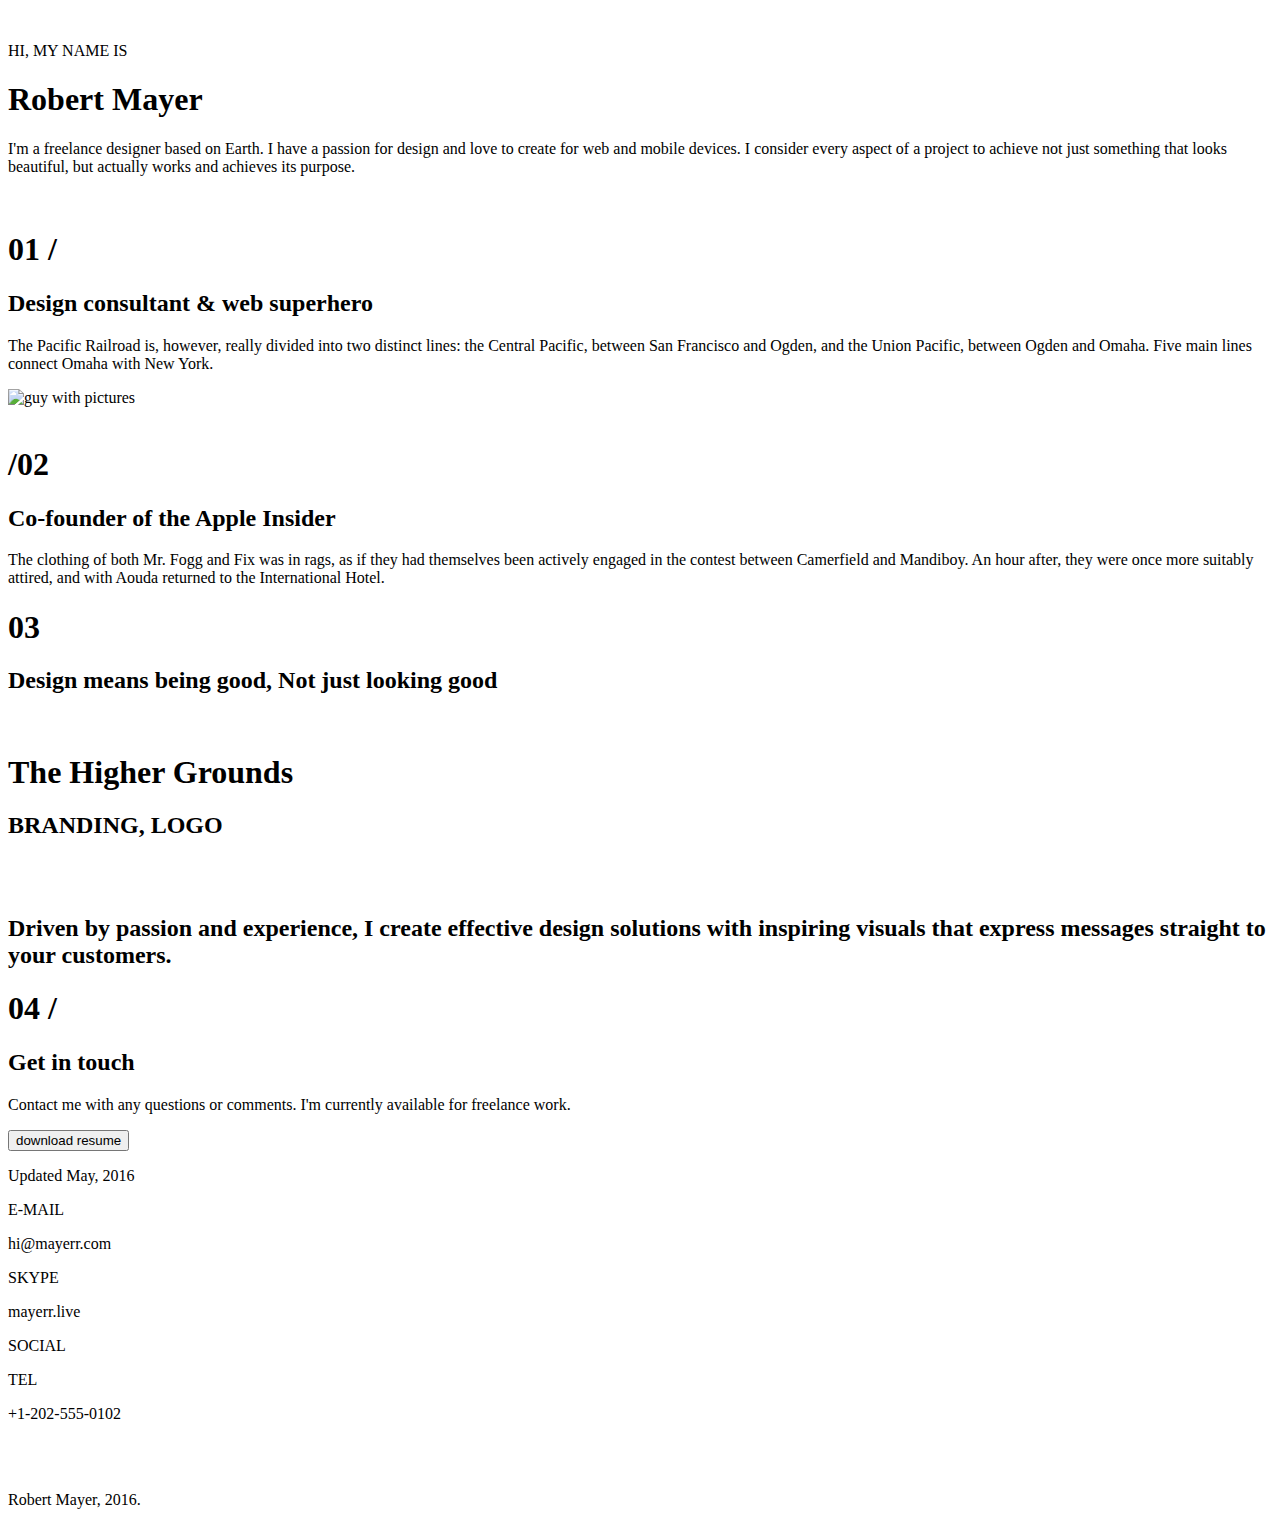
==== index.html @ ab4bcacc "Add icons." ====
<!doctype html>
<html class="no-js" lang="en">

<head>
  <meta charset="utf-8">
  <meta http-equiv="x-ua-compatible" content="ie=edge">
  <title>RMayer</title>
  <meta name="description" content="One-page website from a free psd project by Robert Mayer">
  <meta name="viewport" content="width=device-width, initial-scale=1, shrink-to-fit=no">
  <!-- Icons generated from https://realfavicongenerator.net/ -->
  <link rel="apple-touch-icon" sizes="120x120" href="/apple-touch-icon.png">
  <link rel="icon" type="image/png" sizes="32x32" href="/favicon-32x32.png">
  <link rel="icon" type="image/png" sizes="16x16" href="/favicon-16x16.png">
  <link rel="manifest" href="/site.webmanifest">
  <link rel="mask-icon" href="/safari-pinned-tab.svg" color="#5bbad5">

  <meta name="msapplication-TileColor" content="#2b5797">
  <meta name="theme-color" content="#2b5797">
  <!-- <link rel="canonical" href="http://rmayer.com/"> -->

  <link rel="stylesheet" href="https://use.fontawesome.com/releases/v5.8.1/css/all.css"
    integrity="sha384-50oBUHEmvpQ+1lW4y57PTFmhCaXp0ML5d60M1M7uH2+nqUivzIebhndOJK28anvf" crossorigin="anonymous">
  <link href="https://fonts.googleapis.com/css?family=Fira+Sans:300,400,500|Playfair+Display:400,700" rel="stylesheet">
  <link rel="stylesheet" href="css/reset.css">
  <link rel="stylesheet" href="css/main.css">
</head>

<body>
  <!-- Sidebar element, sticky -->
  <div class="sticky-scroll">
    <div class="stick-1"></div>
    <div class="stick-2"></div>
    <div class="stick-3"></div>
    <div class="stick-4"></div>
    <div class="stick-5"></div>
  </div>

  <!------------------------------>
  <!----------- HEADER ----------->
  <!------------------------------>
  <header>
    <img src="./scss/img/Header_BG.png" alt="" class="header__bg-img">
    <p class="header__greet">HI, MY NAME IS</p>
    <h1 class="header__name">Robert Mayer</h1>
    <p class="header__description">
      I'm a freelance designer based on Earth. I have a passion for design and love to create for web
      and mobile devices. I consider every aspect of a project to achieve not just something that looks
      beautiful, but actually works and achieves its purpose.
    </p>
    <div class="header__mouse">
      <img src="./scss/img/Header_Mouse.png" alt="" class="header__mouse-ico">
      <img src="./scss/img/Header_Arrows.png" alt="" class="header__arrow-ico">
    </div>
  </header>

  <!-------------------------------->
  <!----------- ABOUT #1 ----------->
  <!-------------------------------->
  <section class="about">

    <article class="about__01">
      <div class="about__01__fig">
        <h1 class="about__01__01"><span class="line__01"></span>01 <span>/</span></h1>
        <h2 class="about__01__subtitle-01">Design consultant <span>&amp; web superhero</span></h2>
        <p class="about__01__description-01">
          The Pacific Railroad is, however, really divided into two distinct lines:
          the Central Pacific, between San Francisco and Ogden, and the Union
          Pacific, between Ogden and Omaha. Five main lines connect Omaha
          with New York.
        </p>
      </div>
      <img class="about__01__img" src="./scss/img/About_Pic01.png" alt="guy with pictures">
    </article>

    <article class="about__02">
      <img class="about__02__img" src="./scss/img/About_Pic02.png" alt="">
      <div class="about__02__fig">
        <h1 class="about__02__02"><span>/</span>02<span class="line__02"></span></h1>
        <h2 class="about__02__subtitle-02">Co-founder of the <span>Apple Insider</span></h2>
        <p class="about__02__description-02">
          The clothing of both Mr. Fogg and Fix was in rags, as if they had
          themselves been actively engaged in the contest between Camerfield
          and Mandiboy. An hour after, they were once more suitably attired,
          and with Aouda returned to the International Hotel.
        </p>
      </div>
    </article>

  </section>

  <!-------------------------------->
  <!----------- GALLERY ------------>
  <!-------------------------------->
  <section class="gallery">
    <h1 class="gallery__03">03</h1>
    <h2 class="gallery__subtitle">Design means being good,<span class="strike"> Not just looking good</span></h2>
    <article class="gallery__wrap">
      <img src="./scss/img/Gallery01.png" alt="" class="gallery__img">
      <img src="./scss/img/Gallery02.png" alt="" class="gallery__img">
      <img src="./scss/img/Gallery03.png" alt="" class="gallery__img">
      <img src="./scss/img/Gallery04.png" alt="" class="gallery__img">
      <img src="./scss/img/Gallery05.png" alt="" class="gallery__img">

      <div class="gallery__card">
        <div class="gallery__title">
          <h1 class="gallery__card__title">The Higher Grounds</h1>
          <h2 class="gallery__card__subtitle">BRANDING, LOGO</h2>
        </div>
        <div class="overlay__background"></div>

        <img src="./scss/img/Gallery06--overlay.png" alt="" class="gallery__img-card">
      </div>

      <img src="./scss/img/Gallery07.png" alt="" class="gallery__img">
      <img src="./scss/img/Gallery08.png" alt="" class="gallery__img">
    </article>
  </section>

  <!------------------------------>
  <!----------- QUOTE ------------>
  <!------------------------------>
  <section class="quote">
    <h2 class="quote__text">
      Driven by <span>passion</span> and <span>experience</span>, I create effective design solutions with
      inspiring visuals that express messages straight to your customers.
    </h2>
  </section>

  <!------------------------------->
  <!----------- CONTACT ----------->
  <!------------------------------->
  <section class="contact">
    <article class="contact__git">
      <h1 class="contact__git__04"><span class="line__04"></span>04 <span>/</span></h1>
      <h2 class="contact__git__title">Get in touch</h2>
      <p class="contact__text">
        Contact me with any questions or comments.
        I'm currently available for freelance work.
      </p>
      <button class="contact__btn">download resume</button>
      <p class="contact__date">Updated May, 2016</p>
    </article>

    <article class="contact__info">
      <div class="contact__info__email">
        <p class="info__email-text">E-MAIL</p>
        <p class="info__email">hi&#64;mayerr.com</p>
      </div>

      <div class="contact__info__skype">
        <p class="info__skype-text">SKYPE</p>
        <p class="info__skype">mayerr.live</p>
      </div>

      <div class="break"></div>

      <div class="contact__info__social">
        <p class="info__social-text">SOCIAL</p>
        <div class="info__social__icons">
          <i class="fab fa-behance"></i>
          <i class="fab fa-linkedin-in"></i>
          <i class="fab fa-dribbble"></i>
          <i class="fab fa-twitter"></i>
        </div>
      </div>

      <div class="contact__info__tel">
        <p class="info__tel-text">TEL</p>
        <p class="info__tel">+1-202-555-0102</p>
      </div>
    </article>
  </section>

  <!------------------------------>
  <!----------- FOOTER ----------->
  <!------------------------------>
  <footer>
    <img src="./scss/img/Footer_BG.png" alt="" class="footer__bg-img">
    <div class="footer__mark">
      <img src="./scss/img/Header_Logo.png" alt="" class="footer__logo">
      <p class="footer__text">Robert Mayer, 2016.</p>
    </div>
  </footer>



  <script src="js/main.js"></script>

</body>

</html>
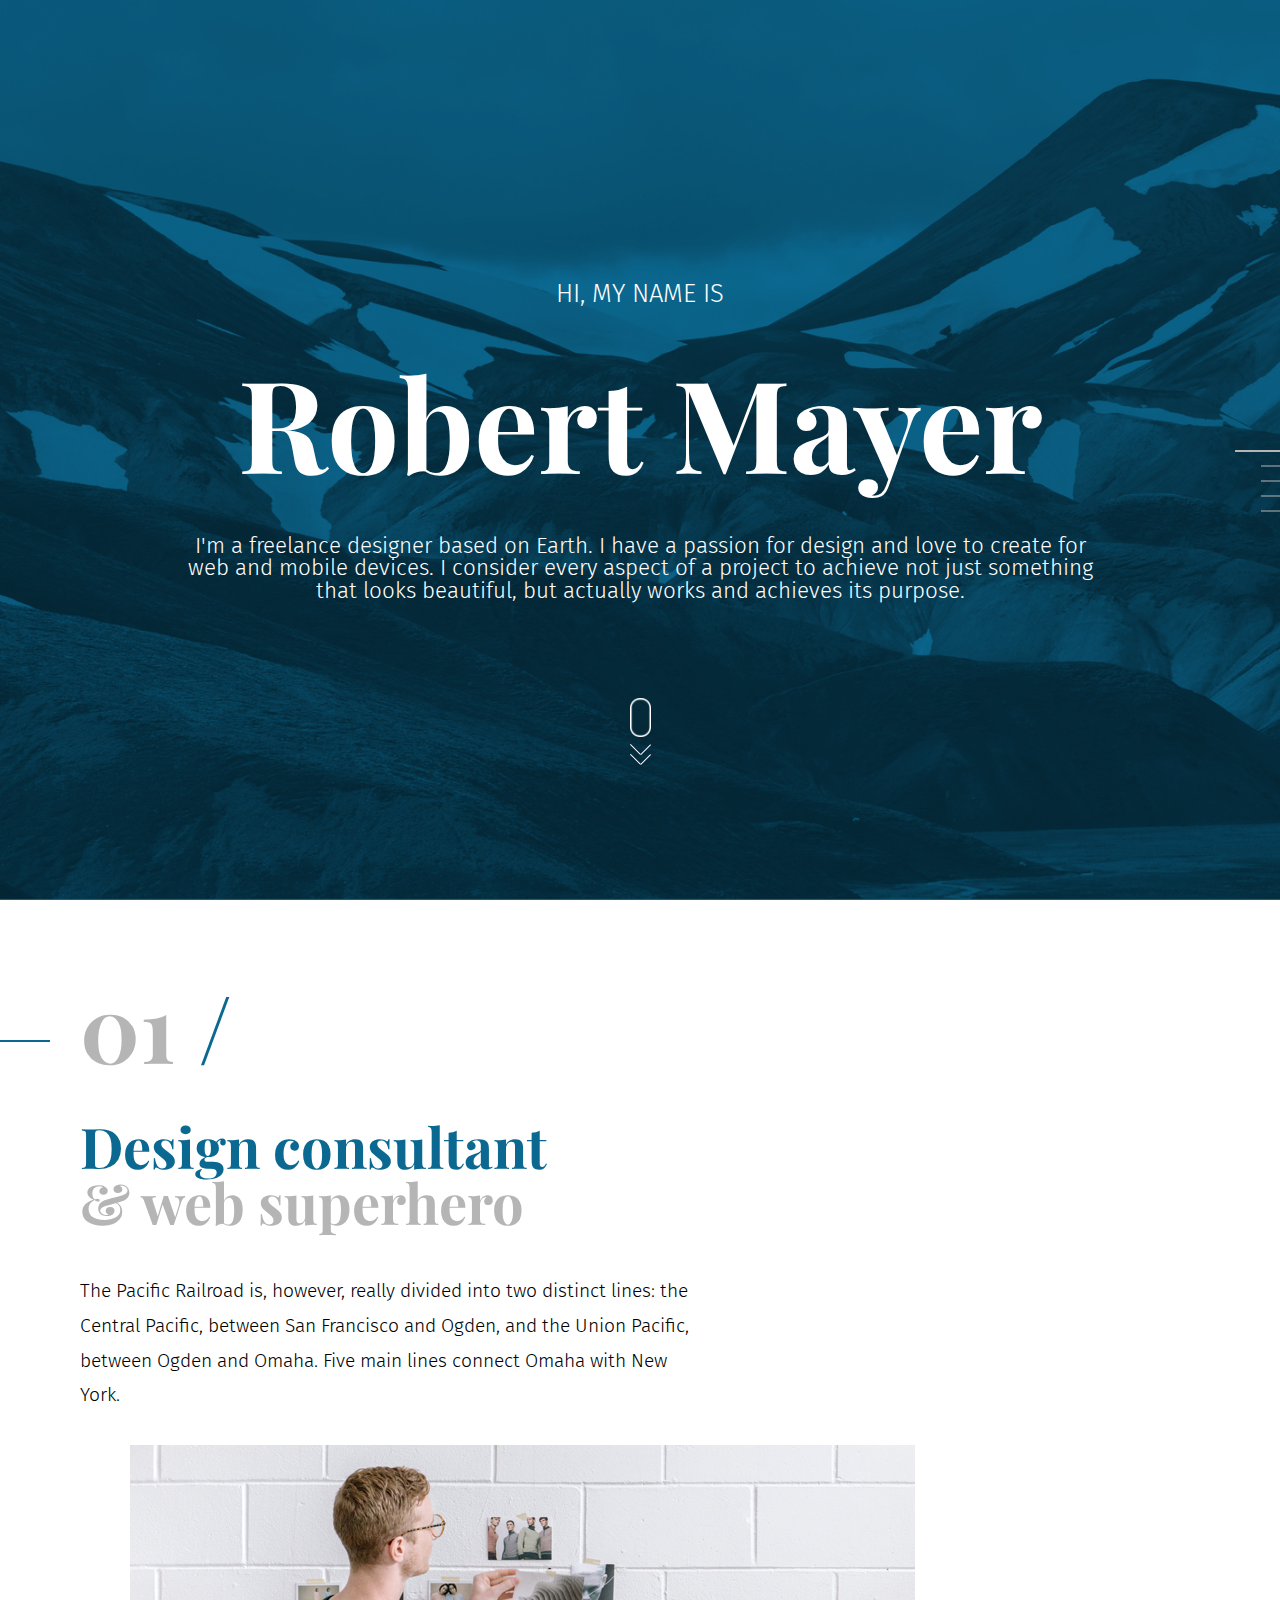
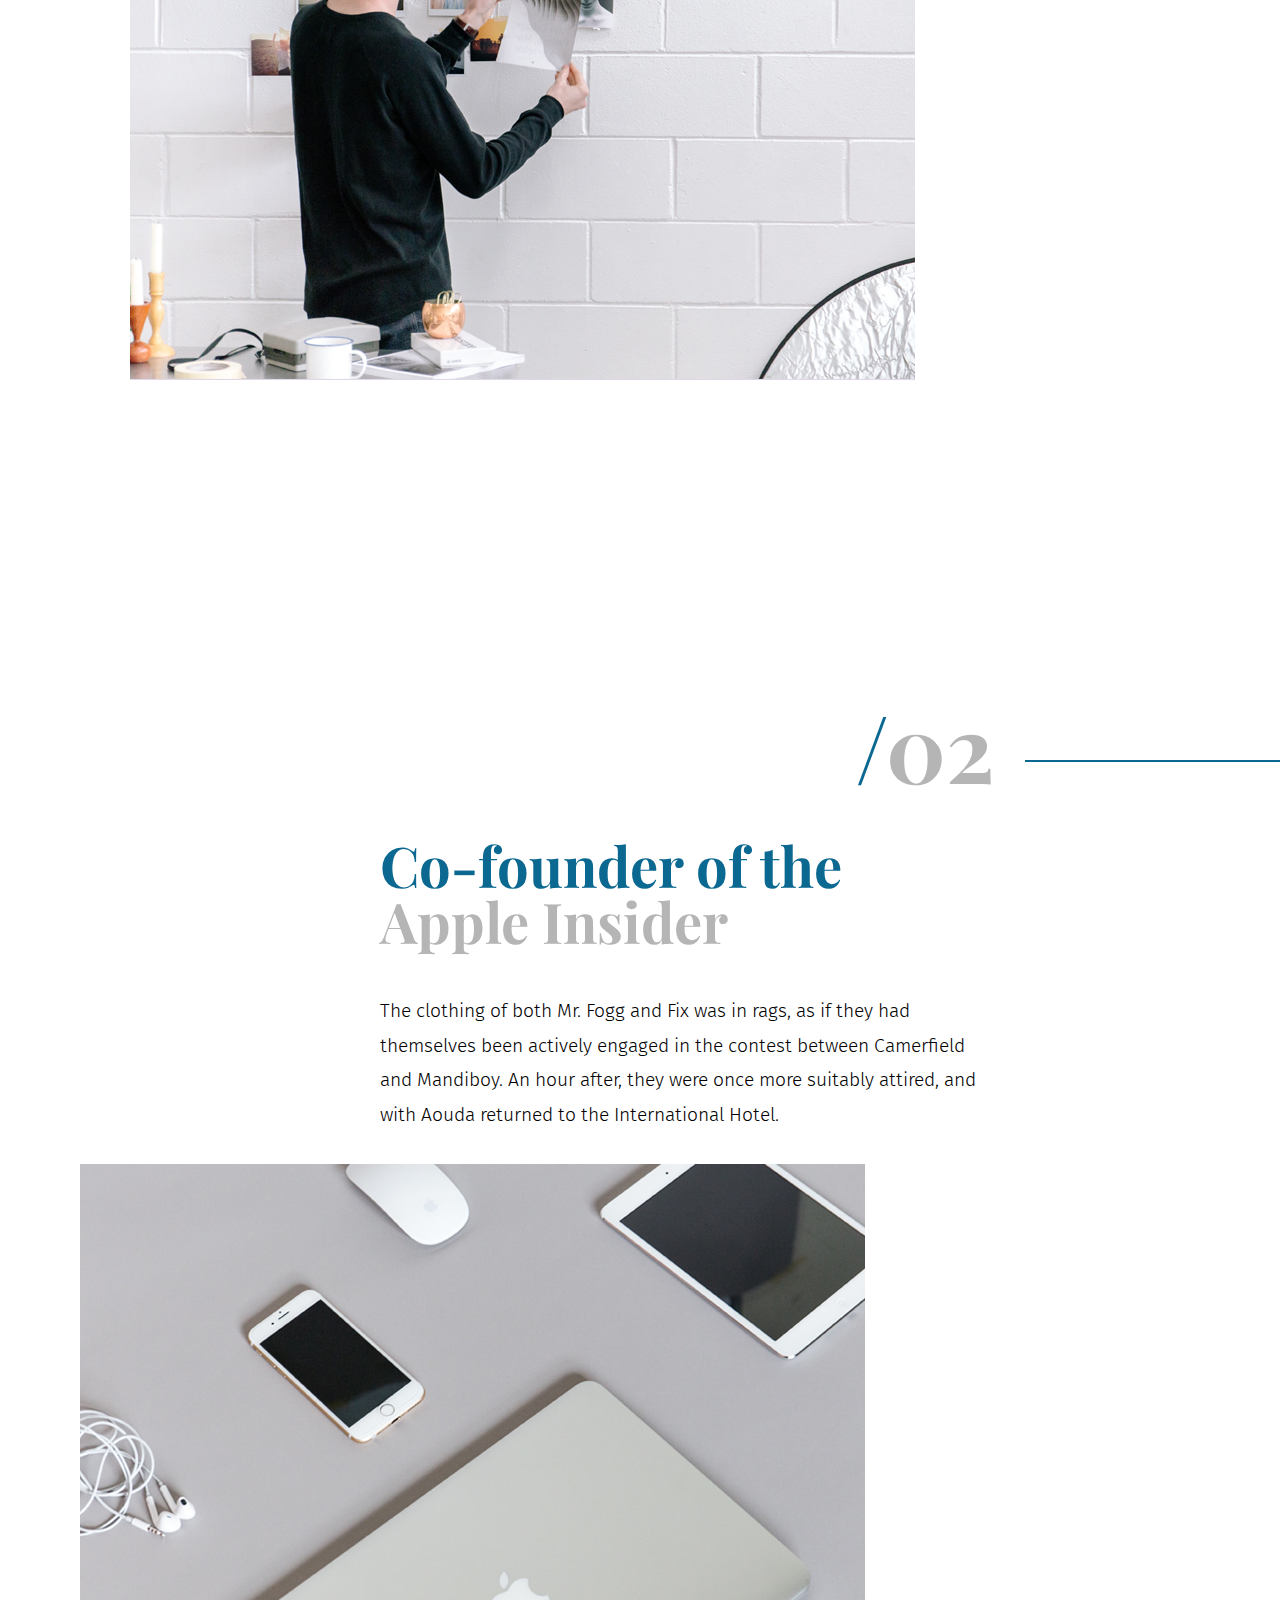
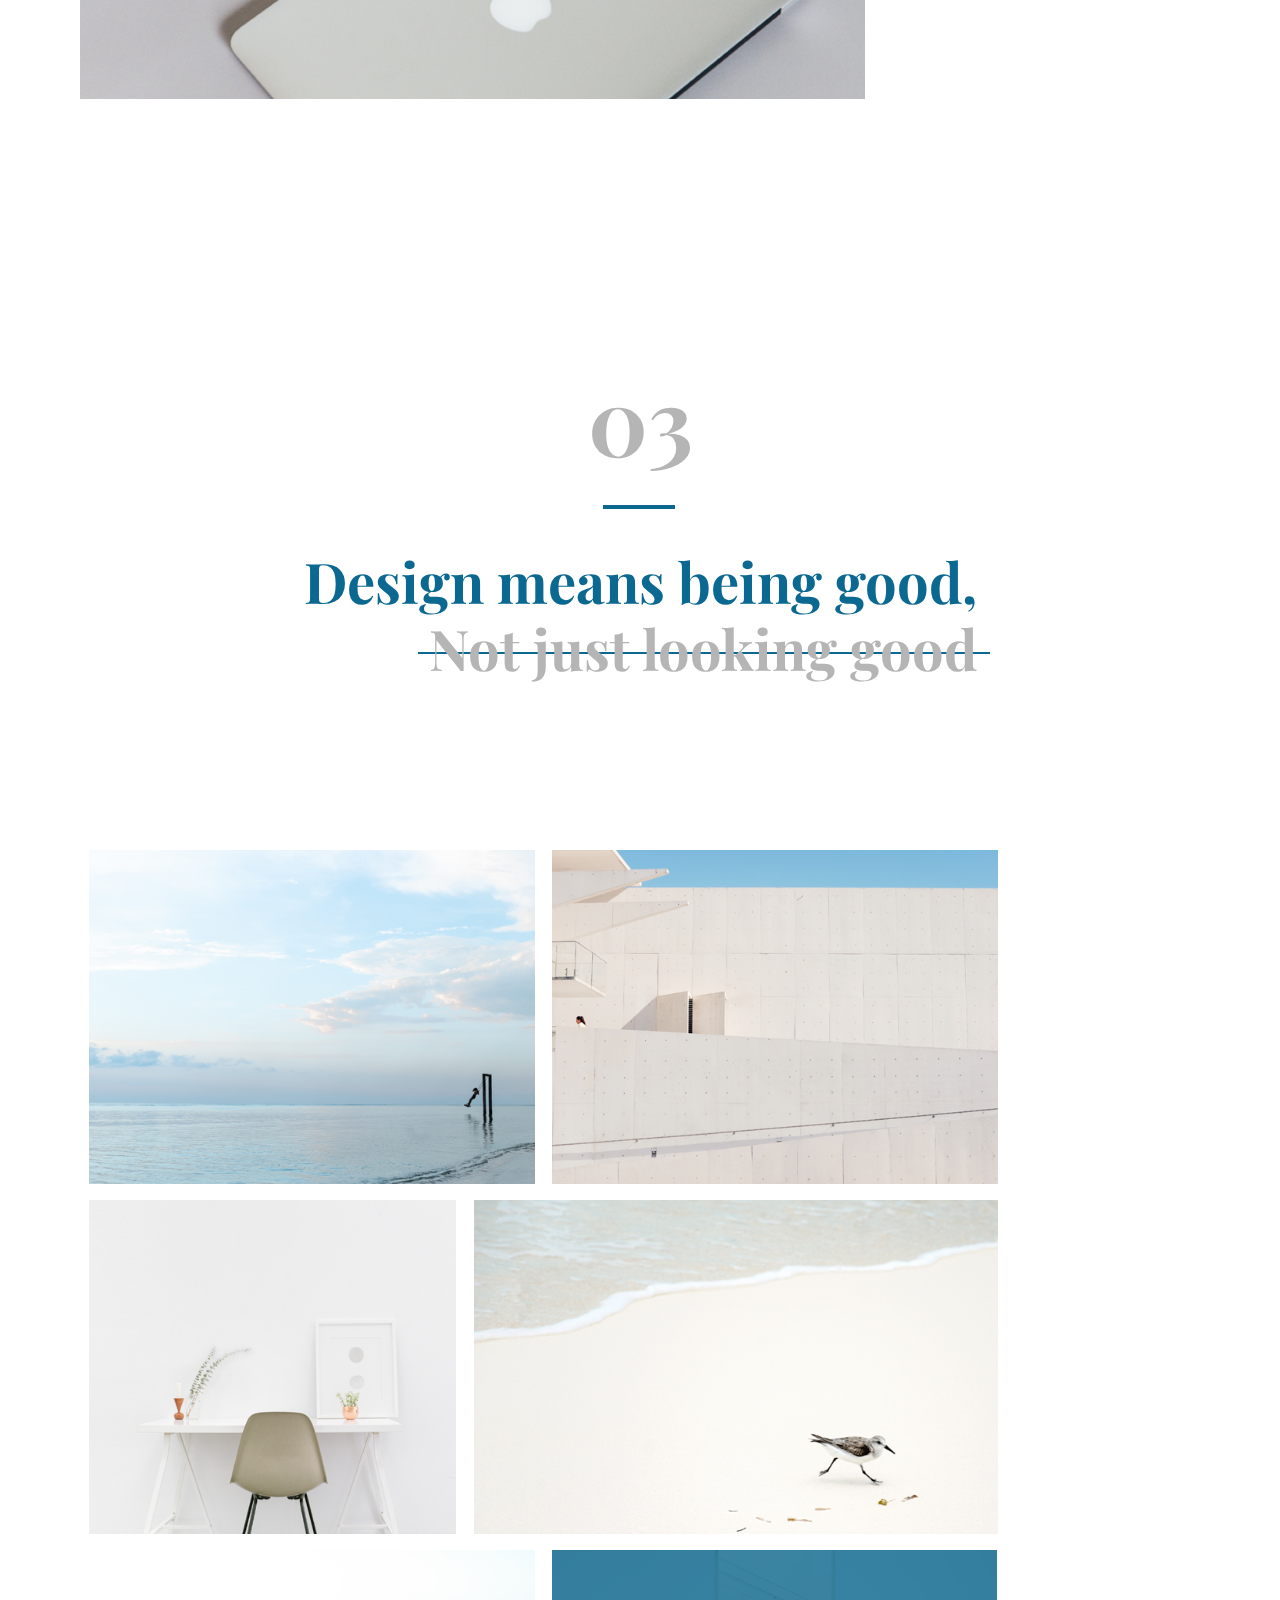
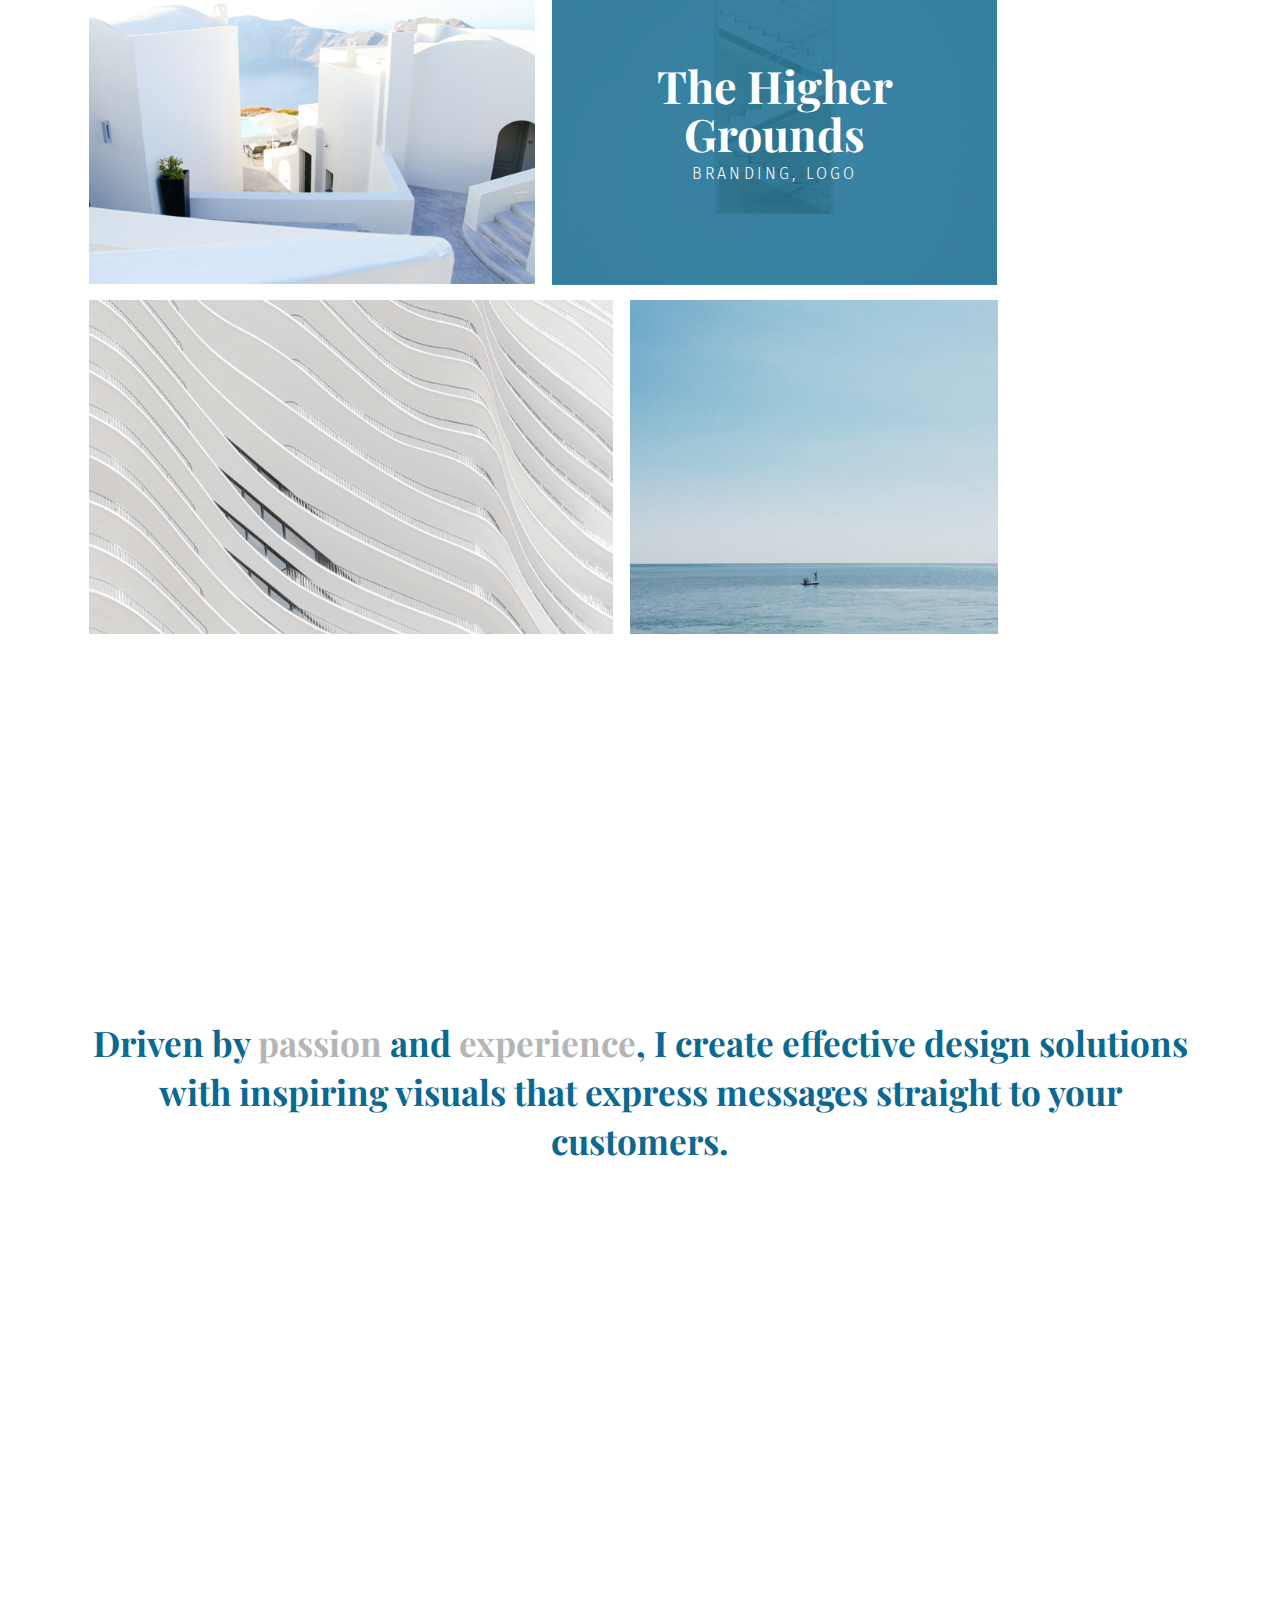
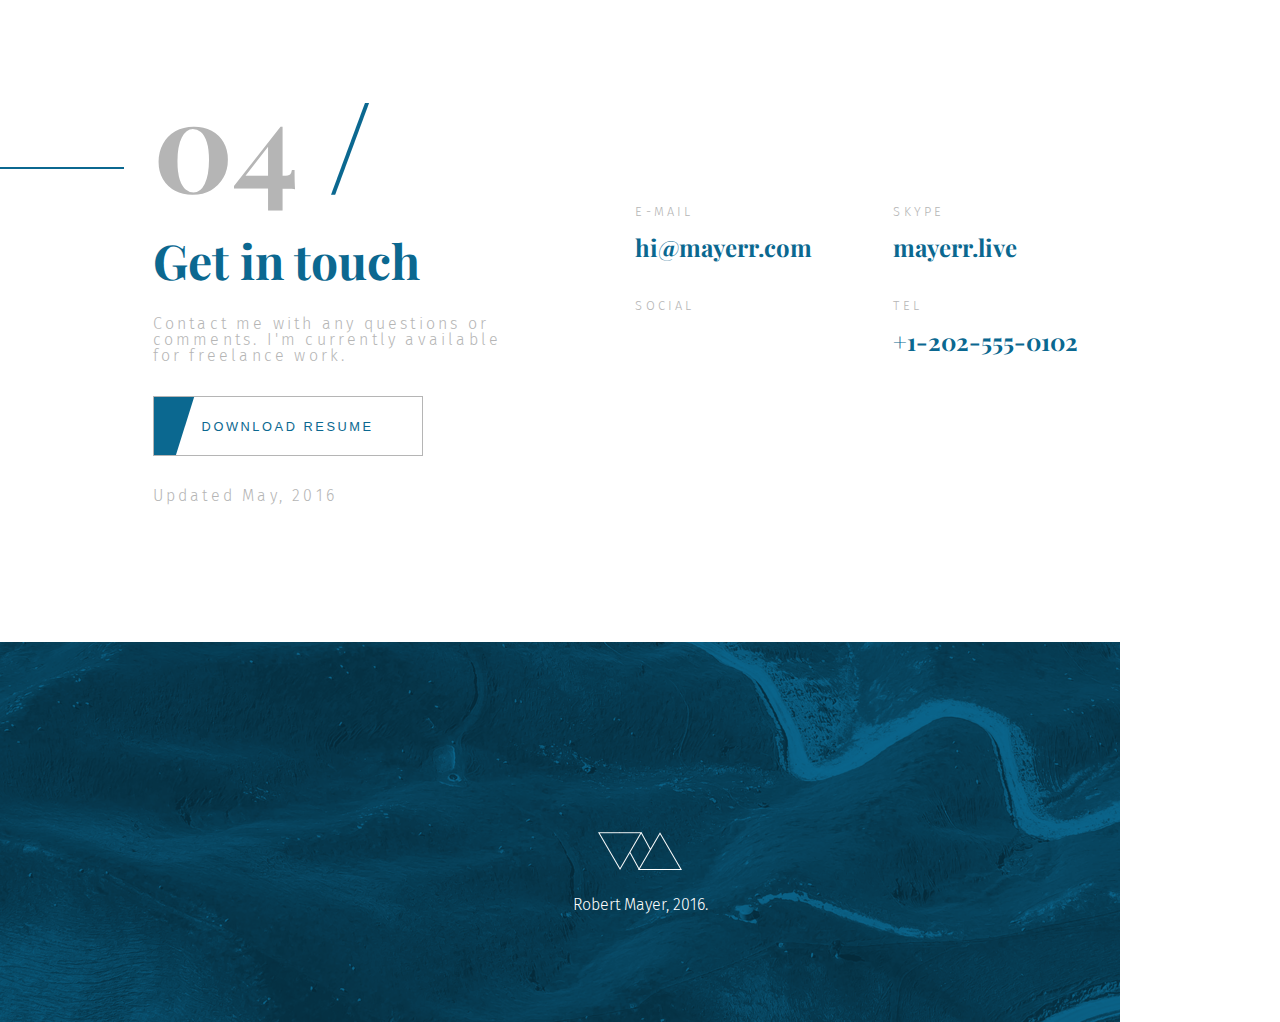
==== commit 008f61f7: "Fix .header__bg-img and .gallery overflowing on mobile viewport." ====
--- a/index.html
+++ b/index.html
@@ -1,5 +1,5 @@
 <!doctype html>
-<html class="no-js" lang="en">
+<html class="no-js" lang="en" dir="ltr">
 
 <head>
   <meta charset="utf-8">
@@ -7,15 +7,17 @@
   <title>RMayer</title>
   <meta name="description" content="One-page website from a free psd project by Robert Mayer">
   <meta name="viewport" content="width=device-width, initial-scale=1, shrink-to-fit=no">
+
   <!-- Icons generated from https://realfavicongenerator.net/ -->
   <link rel="apple-touch-icon" sizes="120x120" href="/apple-touch-icon.png">
   <link rel="icon" type="image/png" sizes="32x32" href="/favicon-32x32.png">
   <link rel="icon" type="image/png" sizes="16x16" href="/favicon-16x16.png">
   <link rel="manifest" href="/site.webmanifest">
   <link rel="mask-icon" href="/safari-pinned-tab.svg" color="#5bbad5">
-
+  <meta name="msapplication-TileImage" content="/mstile-150x150.png">
   <meta name="msapplication-TileColor" content="#2b5797">
   <meta name="theme-color" content="#2b5797">
+
   <!-- <link rel="canonical" href="http://rmayer.com/"> -->
 
   <link rel="stylesheet" href="https://use.fontawesome.com/releases/v5.8.1/css/all.css"
@@ -27,19 +29,22 @@
 
 <body>
   <!-- Sidebar element, sticky -->
-  <div class="sticky-scroll">
-    <div class="stick-1"></div>
-    <div class="stick-2"></div>
-    <div class="stick-3"></div>
-    <div class="stick-4"></div>
-    <div class="stick-5"></div>
+  <div class="sticky-scroll">  
+    <div class="toHeader stick stick-active" ></div>
+    <div class="toAbout stick"></div>
+    <div class="toGallery stick"></div>
+    <div class="toContact stick"></div>
+    <div class="toFooter stick"></div>
   </div>
 
   <!------------------------------>
   <!----------- HEADER ----------->
   <!------------------------------>
-  <header>
-    <img src="./scss/img/Header_BG.png" alt="" class="header__bg-img">
+  <header id="toHeader">
+    <div class="imgContainer">
+      <img src="./scss/img/Header_BG.png" alt="background image" class="header__bg-img">
+    </div>
+
     <p class="header__greet">HI, MY NAME IS</p>
     <h1 class="header__name">Robert Mayer</h1>
     <p class="header__description">
@@ -56,7 +61,7 @@
   <!-------------------------------->
   <!----------- ABOUT #1 ----------->
   <!-------------------------------->
-  <section class="about">
+  <section class="about" id="toAbout">
 
     <article class="about__01">
       <div class="about__01__fig">
@@ -91,7 +96,7 @@
   <!-------------------------------->
   <!----------- GALLERY ------------>
   <!-------------------------------->
-  <section class="gallery">
+  <section class="gallery" id="toGallery">
     <h1 class="gallery__03">03</h1>
     <h2 class="gallery__subtitle">Design means being good,<span class="strike"> Not just looking good</span></h2>
     <article class="gallery__wrap">
@@ -106,9 +111,9 @@
           <h1 class="gallery__card__title">The Higher Grounds</h1>
           <h2 class="gallery__card__subtitle">BRANDING, LOGO</h2>
         </div>
-        <div class="overlay__background"></div>
+       <div class="overlay__background"></div> 
 
-        <img src="./scss/img/Gallery06--overlay.png" alt="" class="gallery__img-card">
+       <img src="./scss/img/Gallery06--overlay.png" alt="" class="gallery__img-card">
       </div>
 
       <img src="./scss/img/Gallery07.png" alt="" class="gallery__img">
@@ -129,7 +134,7 @@
   <!------------------------------->
   <!----------- CONTACT ----------->
   <!------------------------------->
-  <section class="contact">
+  <section class="contact" id="toContact">
     <article class="contact__git">
       <h1 class="contact__git__04"><span class="line__04"></span>04 <span>/</span></h1>
       <h2 class="contact__git__title">Get in touch</h2>
@@ -174,7 +179,7 @@
   <!------------------------------>
   <!----------- FOOTER ----------->
   <!------------------------------>
-  <footer>
+  <footer id="toFooter">
     <img src="./scss/img/Footer_BG.png" alt="" class="footer__bg-img">
     <div class="footer__mark">
       <img src="./scss/img/Header_Logo.png" alt="" class="footer__logo">
--- a/css/main.css
+++ b/css/main.css
@@ -0,0 +1,745 @@
+body {
+  font-family: "Fira Sans", sans-serif;
+  font-size: 62.5%;
+  font-weight: 300;
+  color: black;
+}
+
+header,
+section,
+footer {
+  font-size: 1.6em;
+}
+
+.about__01__01 span,
+.about__02__02 span,
+.contact__git__04 span {
+  color: #0B6890;
+}
+
+header {
+  color: white;
+}
+
+.header__greet {
+  font-size: 1.6em;
+}
+
+.header__name {
+  font-family: "Playfair Display", serif;
+  font-size: 8em;
+  font-weight: bold;
+}
+
+.header__description {
+  font-size: 1.4em;
+}
+
+.about {
+  color: black;
+}
+
+.about__01__01,
+.about__02__02,
+.gallery__03 {
+  color: #B5B5B5;
+  font-family: "Playfair Display", serif;
+  font-size: 5.8em;
+  font-weight: bold;
+}
+
+.about__01__subtitle-01,
+.about__02__subtitle-02,
+.gallery__subtitle {
+  color: #0B6890;
+  font-family: "Playfair Display", serif;
+  font-size: 3.5em;
+  font-weight: bold;
+}
+
+.about__01__subtitle-01 span,
+.about__02__subtitle-02 span,
+.gallery__subtitle span {
+  color: #B5B5B5;
+}
+
+.about__01__description-01,
+.about__02__description-02 {
+  font-size: 1.2em;
+  line-height: 1.8em;
+}
+
+.gallery__subtitle {
+  text-align: right;
+  line-height: 1.2em;
+}
+
+.gallery__card {
+  color: white;
+}
+
+.gallery__overlay {
+  text-align: center;
+}
+
+.gallery__card__title {
+  font-family: "Playfair Display", serif;
+  font-size: 2.8em;
+  font-weight: bold;
+  line-height: 3rem;
+}
+
+.gallery__card__subtitle {
+  letter-spacing: 0.2rem;
+  line-height: 2rem;
+}
+
+.quote__text {
+  color: #0B6890;
+  font-family: "Playfair Display", serif;
+  line-height: 1.4em;
+  text-align: center;
+  font-size: 2.2em;
+  font-weight: bold;
+}
+
+.quote__text span {
+  color: #B5B5B5;
+}
+
+.contact__git {
+  color: #B5B5B5;
+}
+
+.contact__git__04 {
+  color: #B5B5B5;
+  font-family: "Playfair Display", serif;
+  font-size: 7.8em;
+  font-weight: bold;
+}
+
+.contact__git__title {
+  color: #0B6890;
+  font-family: "Playfair Display", serif;
+  font-size: 3em;
+  font-weight: bold;
+}
+
+.contact__text,
+.contact__date {
+  letter-spacing: 0.2em;
+}
+
+.contact__btn {
+  color: #0B6890;
+  font-size: 0.8em;
+  font-weight: 100;
+  letter-spacing: 0.2em;
+  text-transform: uppercase;
+}
+
+.info__email-text,
+.info__skype-text,
+.info__social-text,
+.info__tel-text {
+  color: #B5B5B5;
+  font-size: 0.8em;
+  letter-spacing: 0.2rem;
+  margin-bottom: 1rem;
+}
+
+.info__email,
+.info__skype,
+.info__tel {
+  color: #0B6890;
+  font-family: "Playfair Display", serif;
+  font-size: 1.5em;
+  font-weight: bold;
+}
+
+footer {
+  color: white;
+}
+
+@media screen and (max-width: 994px) and (min-width: 320px) {
+  body {
+    font-size: 50%;
+  }
+
+  .header__name {
+    font-size: 4em;
+    text-align: center;
+  }
+
+  .header__description {
+    display: none;
+  }
+
+  .gallery__subtitle {
+    font-size: 2em;
+  }
+}
+header {
+  width: 100vw;
+  height: 100vh;
+  position: relative;
+  display: flex;
+  flex-direction: column;
+  align-items: center;
+  justify-content: center;
+}
+header .header__mouse {
+  position: relative;
+  top: 12rem;
+  display: flex;
+  flex-direction: column;
+  animation: mouseBounce 2.4s infinite alternate ease-in-out;
+}
+header .header__mouse .header__mouse-ico {
+  margin-bottom: 0.4rem;
+}
+
+@keyframes mouseBounce {
+  0% {
+    transform: translateY(-15px);
+  }
+}
+.about__01,
+.about__02 {
+  position: relative;
+  min-height: 1000px;
+  display: flex;
+  justify-content: space-between;
+  align-items: center;
+}
+
+.about__02 {
+  flex-direction: row-reverse;
+}
+
+.gallery {
+  display: flex;
+  flex-direction: column;
+  align-items: center;
+}
+
+.gallery__wrap {
+  display: flex;
+  flex-wrap: wrap;
+}
+
+.gallery__img {
+  padding: 0.5rem 0.55rem;
+  overflow: hidden;
+  flex-grow: 1;
+}
+
+.gallery__card {
+  position: relative;
+  height: 10%;
+  padding: 0.5rem 0.55rem;
+  display: flex;
+  justify-content: center;
+  align-content: center;
+  text-align: center;
+}
+
+.quote {
+  height: 100vh;
+  display: flex;
+  align-items: center;
+}
+
+.contact {
+  min-height: 700px;
+  width: 100vw;
+  display: flex;
+  justify-content: space-evenly;
+  align-items: center;
+}
+
+.contact__git,
+.contact__info {
+  margin: 2rem;
+}
+
+.contact__git {
+  max-width: 370px;
+}
+
+.contact__info {
+  max-width: 500px;
+  display: flex;
+  flex-direction: row;
+  flex-wrap: wrap;
+  justify-content: space-between;
+  align-content: stretch;
+  align-items: stretch;
+}
+
+.break {
+  display: block;
+  height: 1px;
+  width: 100%;
+}
+
+footer {
+  overflow-x: hidden;
+  position: relative;
+  width: 100%;
+  height: 380px;
+  color: #FFF;
+  display: flex;
+  flex-direction: column;
+}
+
+@media screen and (max-width: 1369px) and (min-width: 995px) {
+  header .header__mouse {
+    top: 6rem;
+  }
+
+  .about__01,
+.about__02 {
+    width: 995px;
+    flex-direction: column;
+    margin-bottom: 15rem;
+    padding-top: 5rem;
+  }
+
+  .about__02 {
+    flex-direction: column-reverse;
+  }
+
+  .gallery__img {
+    width: auto;
+    height: 350px;
+    flex-grow: 0;
+  }
+
+  .gallery__card {
+    height: 350px;
+  }
+
+  footer {
+    left: -5rem;
+  }
+
+  .footer__mark {
+    margin-left: 10rem;
+  }
+}
+@media screen and (max-width: 994px) and (min-width: 320px) {
+  header {
+    min-height: 500px;
+  }
+  header .header__mouse {
+    top: 1rem;
+  }
+
+  .about__01,
+.about__02 {
+    flex-direction: column;
+    justify-content: center;
+  }
+
+  .about__02 {
+    margin-bottom: 4rem;
+    flex-direction: column-reverse;
+  }
+}
+.line__01,
+.line__02,
+.line__04 {
+  position: absolute;
+  width: 290px;
+  height: 2px;
+  background-color: #0B6890;
+  overflow: hidden;
+  z-index: -1;
+}
+
+header .header__bg-img {
+  position: absolute;
+  top: 0;
+  left: 0;
+  min-width: 100%;
+  max-height: 100%;
+  overflow-x: hidden;
+  z-index: -1;
+}
+header .header__greet {
+  margin: 50px auto;
+}
+header .header__name {
+  margin-bottom: 50px;
+}
+header .header__description {
+  max-width: 926px;
+  text-align: center;
+}
+
+.about__01__01,
+.about__02__02 {
+  position: relative;
+}
+
+.line__01 {
+  top: 65%;
+  left: -52%;
+}
+
+.line__02 {
+  top: 65%;
+  right: -52%;
+}
+
+.about__01__fig,
+.about__02__fig {
+  max-width: 615px;
+}
+
+.about__01__subtitle-01,
+.about__02__subtitle-02 {
+  margin: 0.8em 0;
+}
+.about__01__subtitle-01 span,
+.about__02__subtitle-02 span {
+  display: block;
+}
+
+.about__01__img,
+.about__02__img {
+  position: absolute;
+}
+
+.about__01__img {
+  top: 50%;
+  right: -2%;
+  transform: translate(30%, -50%);
+}
+
+.about__02__fig {
+  display: flex;
+  flex-direction: column;
+}
+
+.about__02__02 {
+  text-align: right;
+}
+
+.about__02__img {
+  top: 50%;
+  left: -2%;
+  transform: translate(-30%, -50%);
+}
+
+.gallery__subtitle {
+  margin-bottom: 10rem;
+}
+
+.gallery__03 {
+  position: relative;
+  margin-bottom: 3rem;
+  line-height: 10rem;
+}
+.gallery__03::after {
+  content: "";
+  position: absolute;
+  top: 100%;
+  left: 15%;
+  width: 72px;
+  height: 10px;
+  border-bottom: 4px solid #0B6890;
+}
+
+.strike {
+  display: block;
+  position: relative;
+}
+.strike::after {
+  content: "";
+  position: absolute;
+  top: -60px;
+  left: 17%;
+  width: 85%;
+  height: 100px;
+  border-bottom: 2px solid #0B6890;
+  z-index: -1;
+}
+
+.gallery__title {
+  position: absolute;
+  top: 40%;
+  width: 500px;
+  display: flex;
+  flex-direction: column;
+  align-items: center;
+  z-index: 2;
+}
+
+.overlay__background {
+  position: absolute;
+  top: 0.5rem;
+  left: 0.55rem;
+  width: 570px;
+  height: 427px;
+  background-color: #0B6890;
+  opacity: 0.8;
+  z-index: 1;
+}
+
+.contact__git__title {
+  margin: 2rem 0;
+}
+
+.contact__git__04 {
+  position: relative;
+}
+
+.line__04 {
+  width: 360px;
+  top: 70%;
+  left: -105%;
+}
+
+.contact__btn {
+  position: relative;
+  width: 270px;
+  height: 60px;
+  margin: 2rem 0;
+  background-color: white;
+  border: 1px solid #B5B5B5;
+  overflow: hidden;
+  cursor: pointer;
+}
+.contact__btn::after {
+  content: "";
+  position: absolute;
+  top: 0;
+  left: 0;
+  width: 270px;
+  height: 60px;
+  background-color: #0B6890;
+  clip-path: polygon(0 0, 15% 0, 8% 100%, 0 100%);
+}
+
+.contact__info__email,
+.contact__info__skype,
+.contact__info__social,
+.contact__info__tel {
+  min-height: 50px;
+  width: 200px;
+  margin: 0.5rem;
+  margin-bottom: 2rem;
+  order: 0;
+  flex: 1 1 auto;
+  align-self: auto;
+}
+
+.contact__info__skype,
+.contact__info__tel {
+  margin-left: 1.5rem;
+}
+
+.info__social__icons {
+  display: flex;
+  justify-content: flex-start;
+}
+.info__social__icons .fab {
+  width: 20px;
+  height: 20px;
+  margin-right: 2.2rem;
+  font-size: 35px;
+  color: #B5B5B5;
+}
+.info__social__icons .fab:nth-child(4) {
+  color: #0B6890;
+}
+
+.footer__bg-img {
+  position: absolute;
+  top: 0;
+  left: 0;
+  min-width: 100%;
+  height: 100%;
+  z-index: -1;
+}
+
+.footer__mark {
+  position: relative;
+  top: 50%;
+  text-align: center;
+}
+
+.footer__logo {
+  margin-bottom: 1.5rem;
+}
+
+@media screen and (max-width: 1369px) and (min-width: 995px) {
+  .about__01__img,
+.about__02__img {
+    position: static;
+    margin-right: 5rem;
+    transform: translate(0, 0);
+    align-self: flex-end;
+  }
+
+  .about__01__fig {
+    margin-bottom: 2rem;
+    align-self: flex-start;
+  }
+
+  .about__01__img {
+    margin-right: 10rem;
+  }
+
+  .about__02__fig {
+    align-self: flex-end;
+    margin-right: 5rem;
+    margin-bottom: 2rem;
+  }
+
+  .about__02__img {
+    align-self: flex-start;
+  }
+
+  .gallery__card .gallery__title {
+    top: 7.5rem;
+    width: 350px;
+  }
+  .gallery__card .gallery__img-card {
+    width: 445px;
+  }
+  .gallery__card .overlay__background {
+    height: 335px;
+    width: 445px;
+  }
+}
+@media screen and (max-width: 994px) and (min-width: 320px) {
+  .about__01__img,
+.about__02__img {
+    position: static;
+    width: 100%;
+    transform: translate(0, 0);
+  }
+
+  .about__01__fig,
+.about__02__fig {
+    width: 400px;
+    padding: 0 1rem;
+    margin-bottom: 2rem;
+  }
+
+  .about__01__fig {
+    align-self: flex-start;
+  }
+
+  .about__02__fig {
+    align-self: flex-end;
+  }
+
+  .gallery__03::after {
+    left: 8%;
+  }
+
+  .strike::after {
+    top: -80px;
+  }
+
+  .gallery__wrap {
+    flex-direction: column;
+    align-items: center;
+  }
+  .gallery__wrap .gallery__img {
+    width: 50%;
+    padding: 0.25rem 0;
+    flex-grow: 0;
+  }
+
+  .contact {
+    flex-direction: column;
+  }
+  .contact .contact__info {
+    flex-direction: column;
+    align-content: flex-start;
+    justify-content: center;
+  }
+  .contact .contact__info__skype,
+.contact .contact__info__email,
+.contact .contact__info__social,
+.contact .contact__info__tel {
+    margin: 2rem;
+  }
+}
+html {
+  overflow-x: hidden;
+  scroll-behavior: smooth;
+}
+
+.sticky-scroll {
+  position: fixed;
+  top: 50%;
+  right: 0;
+  width: 45px;
+  height: 62px;
+  margin: 0;
+  z-index: 99;
+}
+.sticky-scroll .stick {
+  width: 45px;
+  height: 2px;
+  margin-left: 26px;
+  margin-bottom: 13px;
+  background-color: #B5B5B5;
+  opacity: 0.5;
+  transition: all 0.5s;
+}
+.sticky-scroll .stick:hover {
+  cursor: pointer;
+  opacity: 1;
+  margin-left: 0;
+}
+.sticky-scroll .stick-active {
+  width: 45px;
+  opacity: 1;
+  margin-left: 0;
+}
+
+*,
+*::before,
+*::after {
+  box-sizing: border-box;
+}
+
+body {
+  width: 100vw;
+  display: flex;
+  flex-direction: column;
+  align-items: center;
+  overflow-x: hidden;
+}
+
+header,
+section {
+  width: 100vw;
+}
+
+@media screen and (max-width: 1369px) and (min-width: 995px) {
+  body {
+    padding: 0 5rem;
+    margin: 0;
+  }
+
+  header,
+section {
+    padding: 0 5rem;
+  }
+}
+@media screen and (max-width: 994px) and (min-width: 320px) {
+  header,
+section {
+    padding: 0 5rem;
+  }
+}
+
+/*# sourceMappingURL=main.css.map */
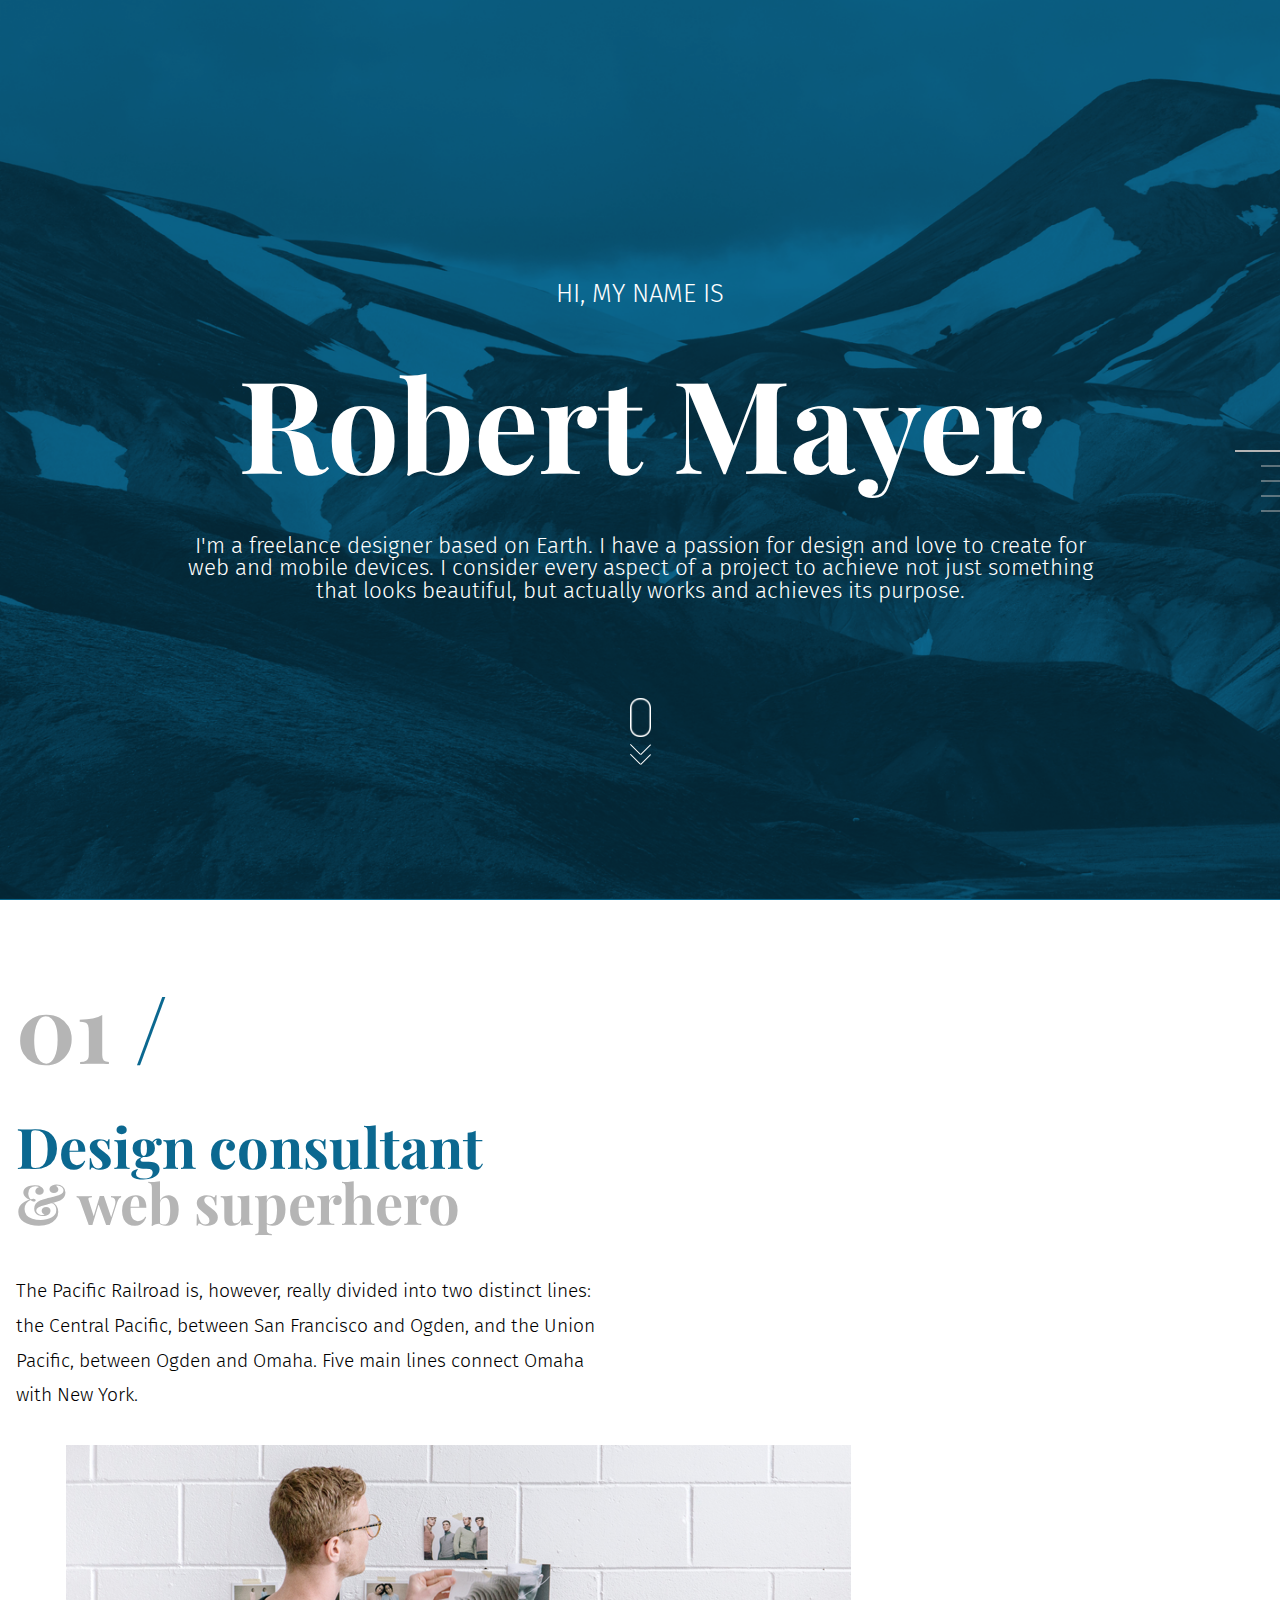
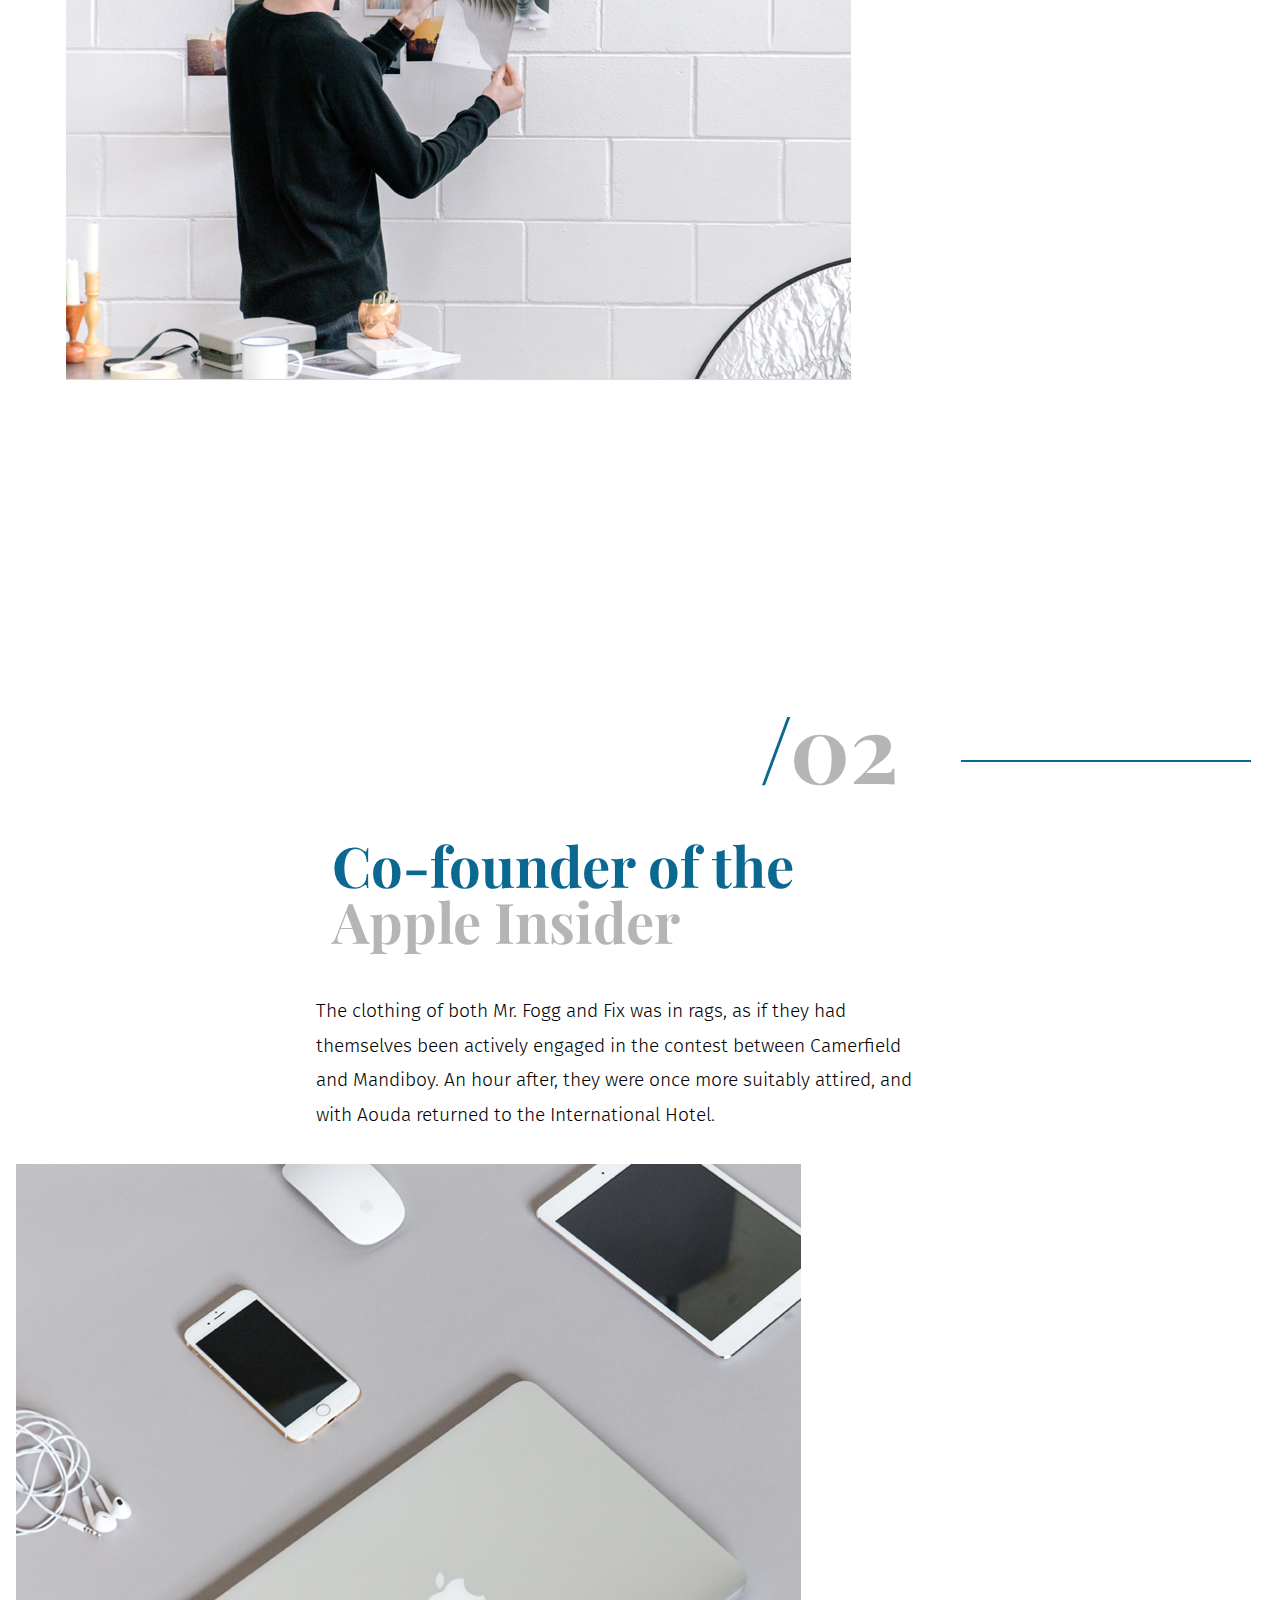
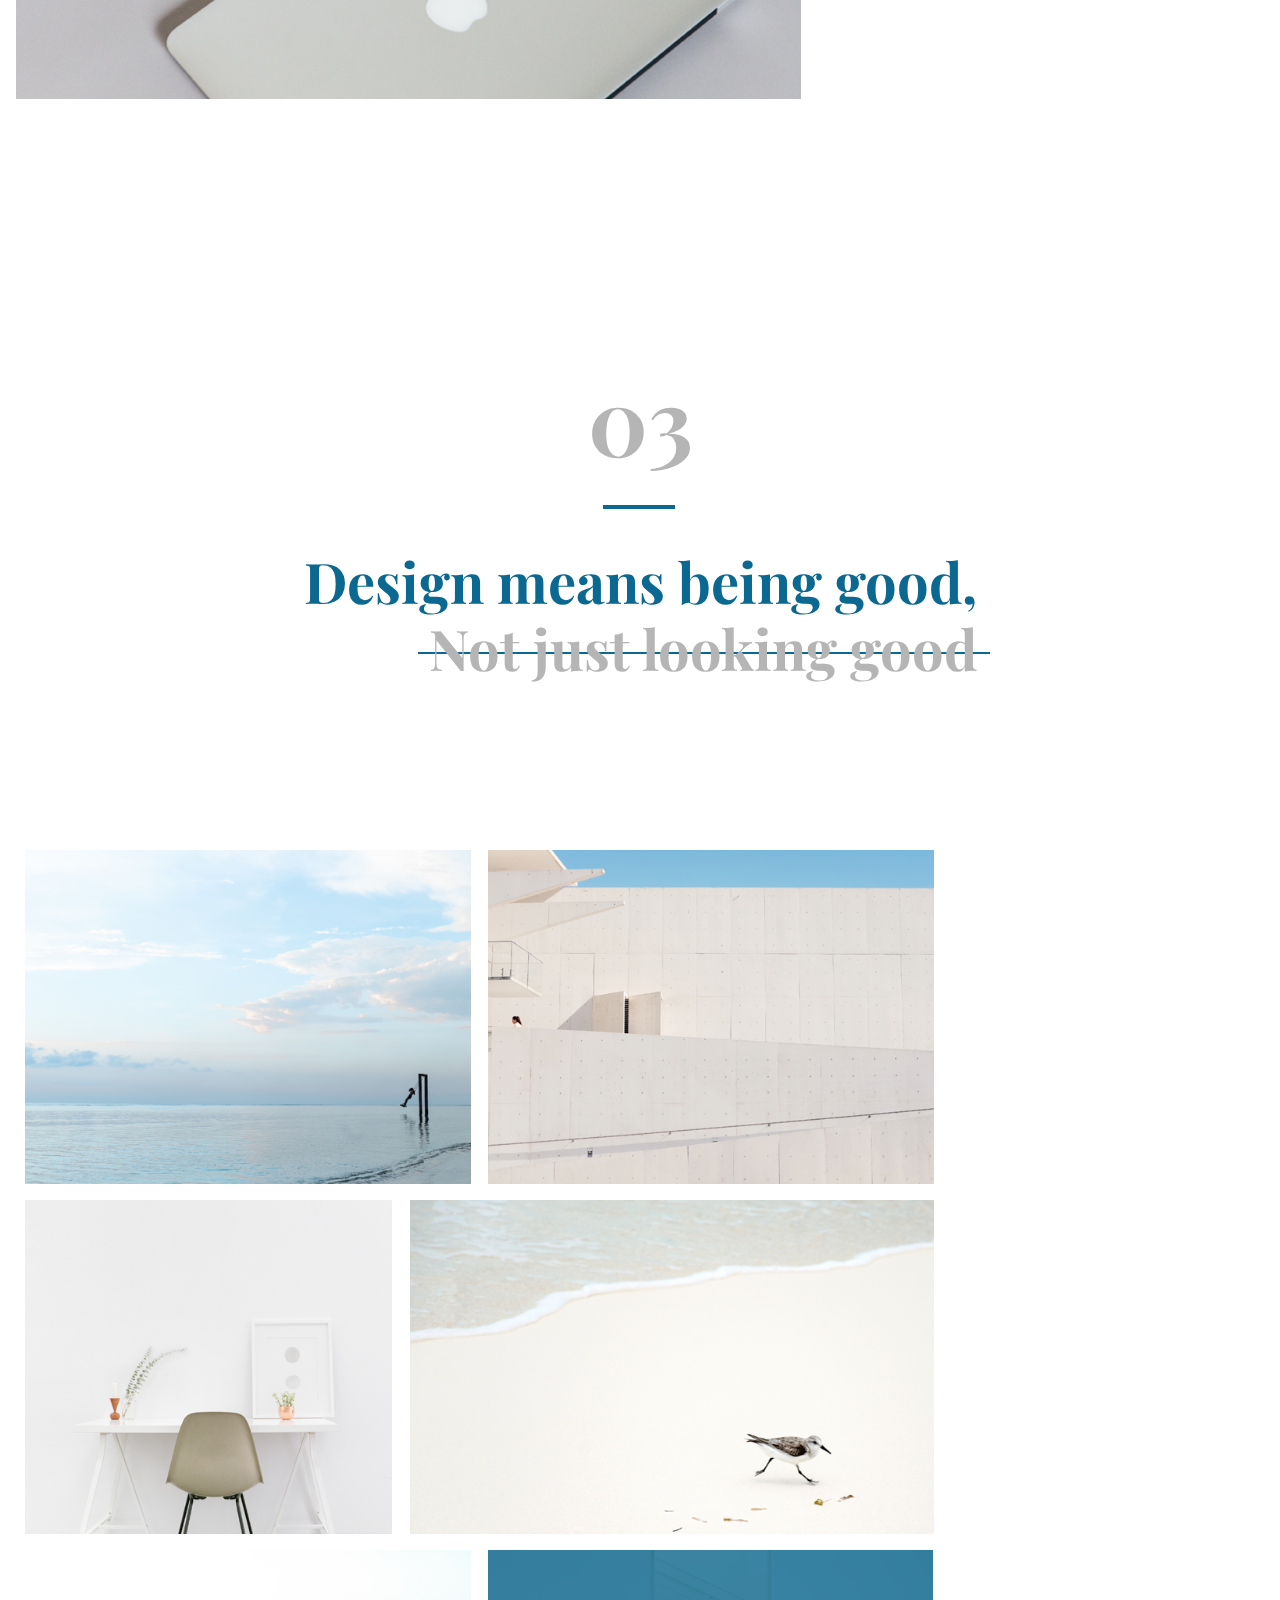
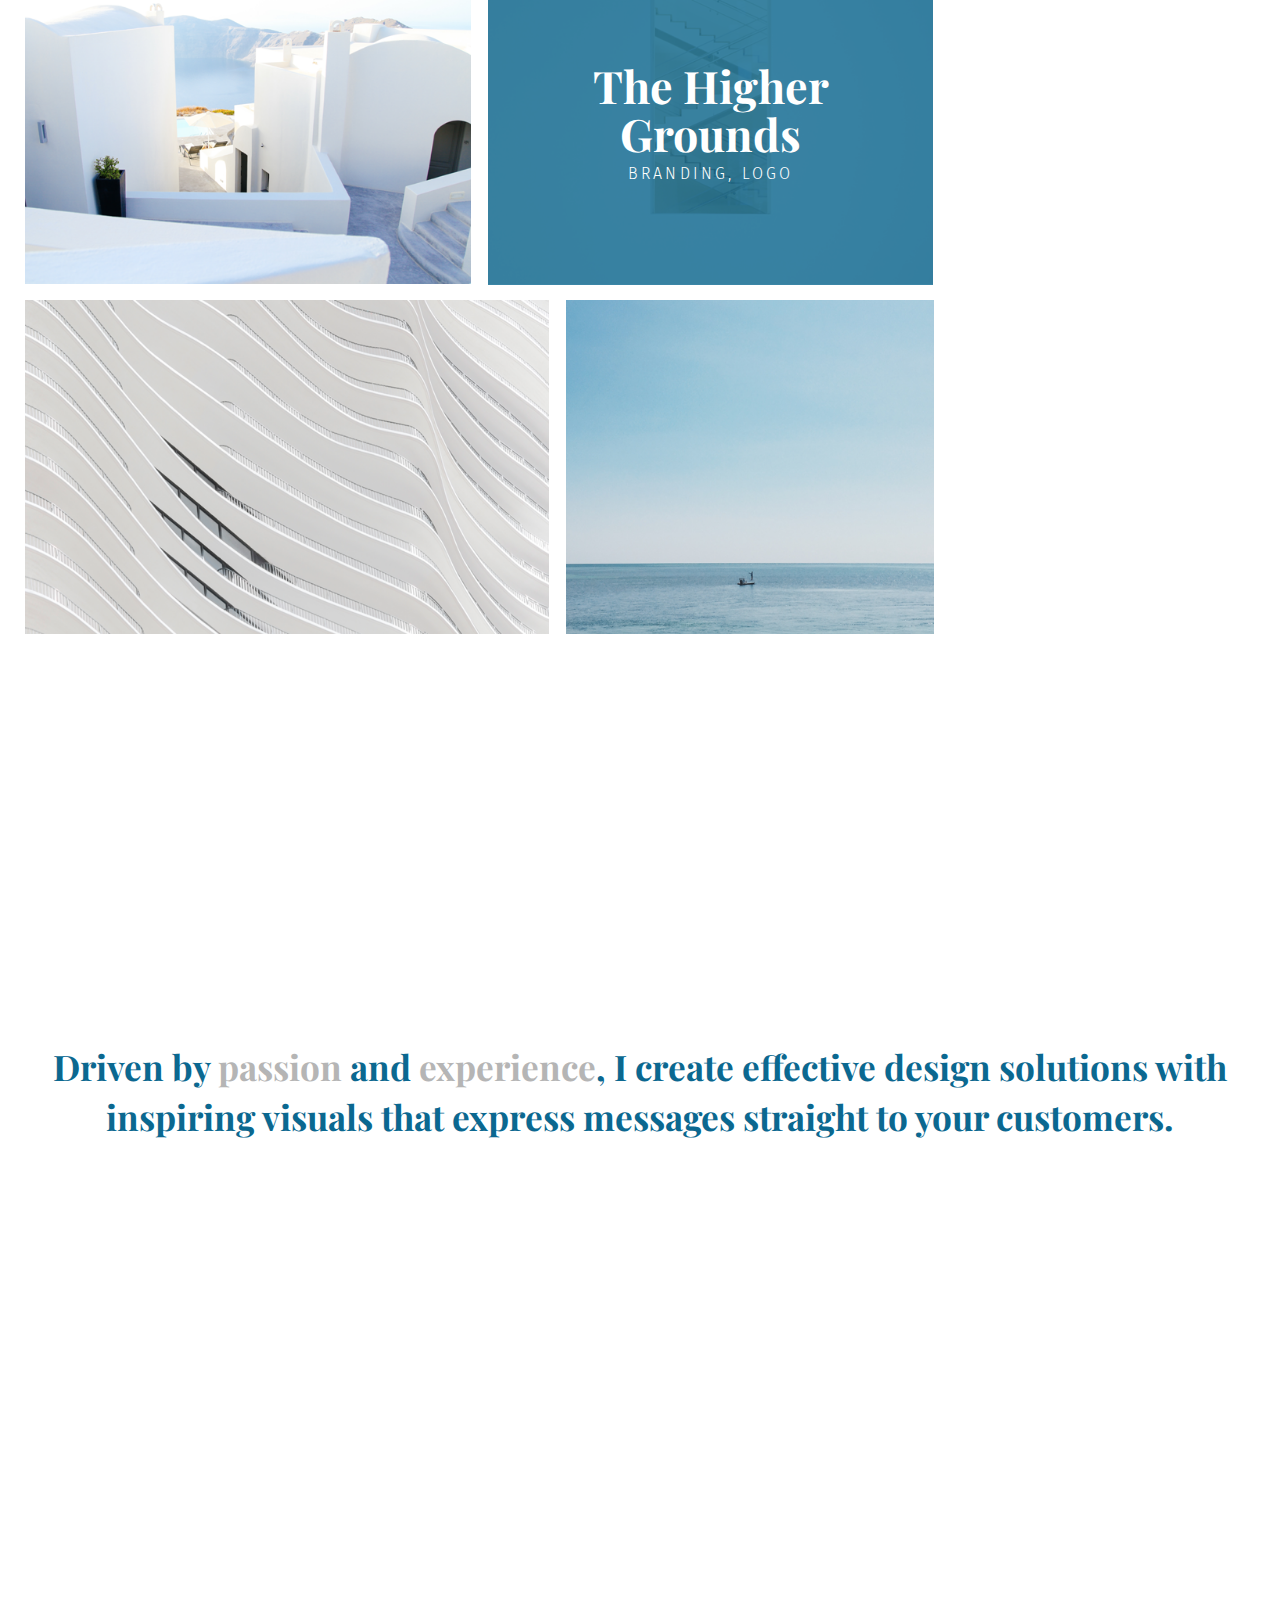
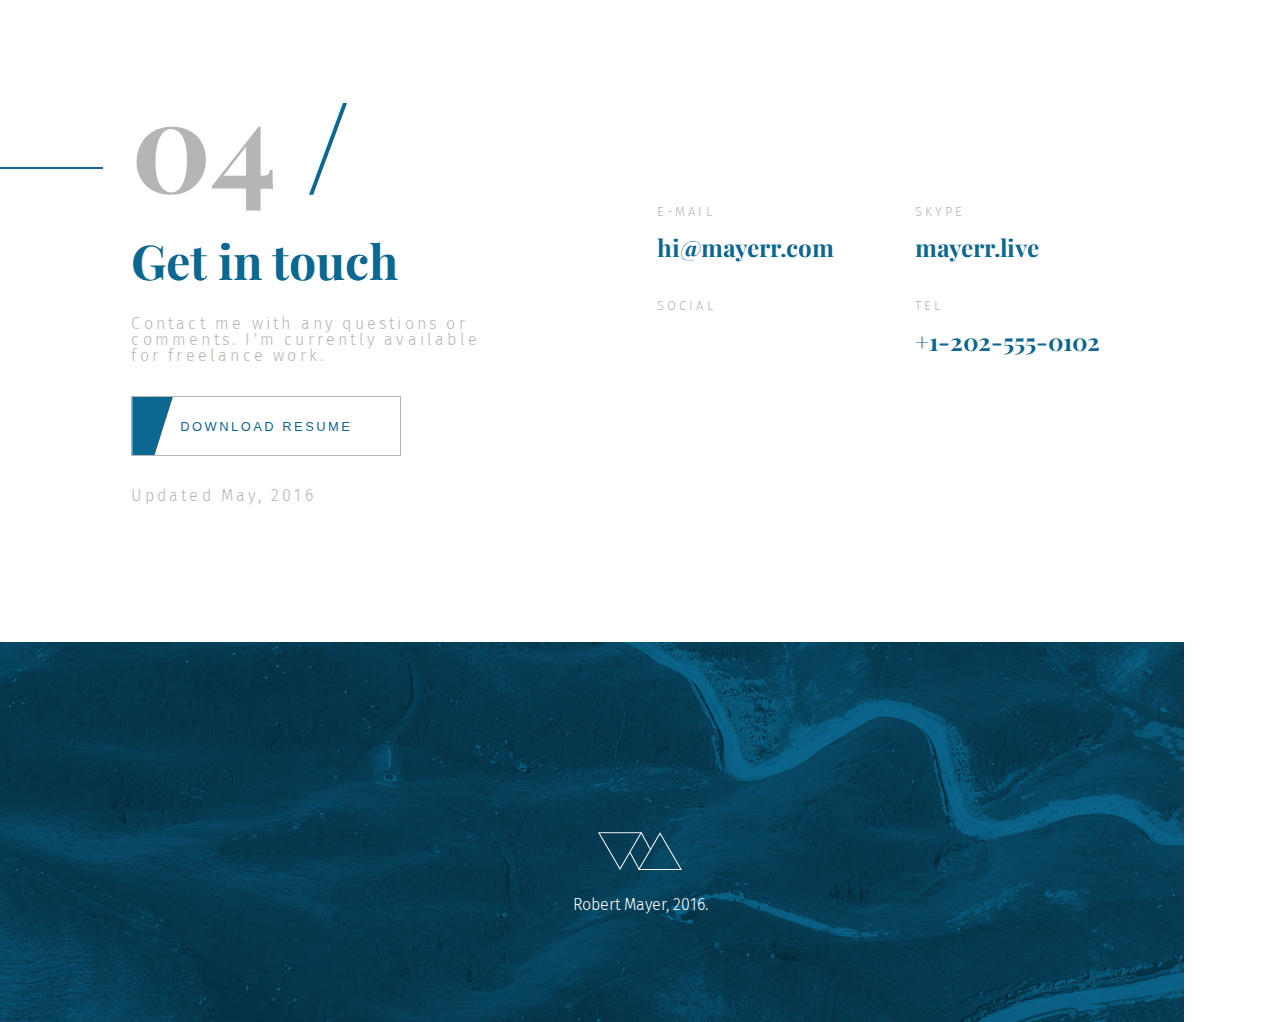
==== commit d8bbbc22: "Lower the size of paddings in main.scss for screen sizes 320px-1369px." ====
--- a/index.html
+++ b/index.html
@@ -41,9 +41,8 @@
   <!----------- HEADER ----------->
   <!------------------------------>
   <header id="toHeader">
-    <div class="imgContainer">
-      <img src="./scss/img/Header_BG.png" alt="background image" class="header__bg-img">
-    </div>
+    
+    <img src="./scss/img/Header_BG.png" alt="background image" class="header__bg-img">
 
     <p class="header__greet">HI, MY NAME IS</p>
     <h1 class="header__name">Robert Mayer</h1>
--- a/css/main.css
+++ b/css/main.css
@@ -204,12 +204,17 @@
     transform: translateY(-15px);
   }
 }
+.about {
+  width: 100vw;
+}
+
 .about__01,
 .about__02 {
   position: relative;
   min-height: 1000px;
-  display: flex;
-  justify-content: space-between;
+  width: 100vw;
+  display: flex;
+  justify-content: space-around;
   align-items: center;
 }
 
@@ -407,6 +412,18 @@
   display: block;
 }
 
+.about__01__subtitle-01 {
+  padding-right: 1rem;
+}
+
+.about__02__subtitle-02 {
+  padding-left: 1rem;
+}
+
+.about__01__description-01 {
+  padding-right: 1rem;
+}
+
 .about__01__img,
 .about__02__img {
   position: absolute;
@@ -425,6 +442,7 @@
 
 .about__02__02 {
   text-align: right;
+  padding-right: 2rem;
 }
 
 .about__02__img {
@@ -626,7 +644,7 @@
   .about__01__fig,
 .about__02__fig {
     width: 400px;
-    padding: 0 1rem;
+    padding: 0;
     margin-bottom: 2rem;
   }
 
@@ -635,7 +653,7 @@
   }
 
   .about__02__fig {
-    align-self: flex-end;
+    align-self: flex-start;
   }
 
   .gallery__03::after {
@@ -726,19 +744,19 @@
 
 @media screen and (max-width: 1369px) and (min-width: 995px) {
   body {
-    padding: 0 5rem;
+    padding: 0 1rem;
     margin: 0;
   }
 
   header,
 section {
-    padding: 0 5rem;
+    padding: 0 1rem;
   }
 }
 @media screen and (max-width: 994px) and (min-width: 320px) {
   header,
 section {
-    padding: 0 5rem;
+    padding: 0 1rem;
   }
 }
 
